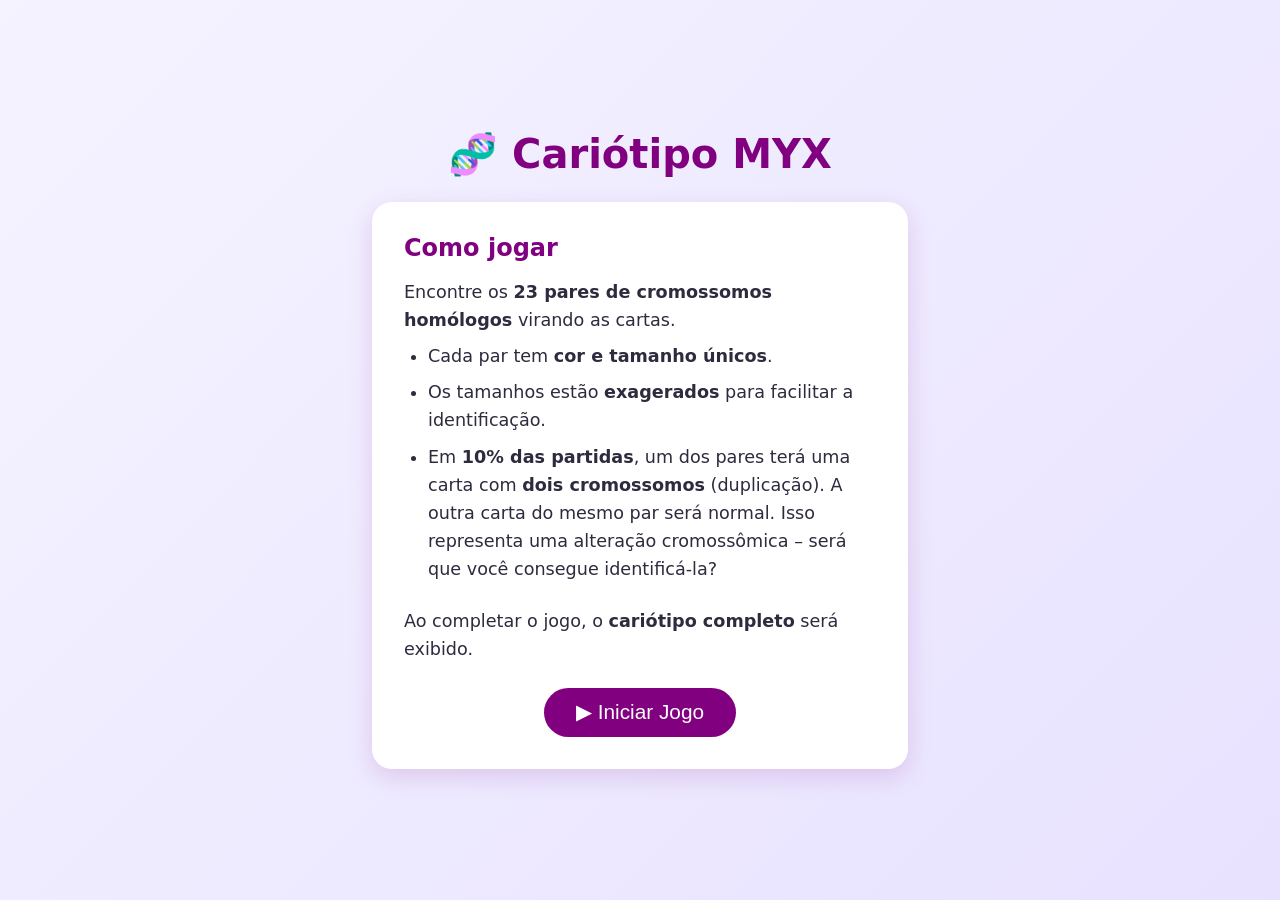
==== index.html @ 905535a9 "Add files via upload" ====
<!DOCTYPE html>
<html lang="pt-BR">
<head>
    <meta charset="UTF-8">
    <meta name="viewport" content="width=device-width, initial-scale=1.0">
    <title>Cariótipo MYX - Jogo da Memória</title>
    <link rel="stylesheet" href="style.css">
</head>
<body class="pagina-inicial">
    <div class="container-instrucoes">
        <h1>🧬 Cariótipo MYX</h1>
        <div class="box-instrucoes">
            <h2>Como jogar</h2>
            <p>Encontre os <strong>23 pares de cromossomos homólogos</strong> virando as cartas.</p>
            <ul>
                <li>Cada par tem <strong>cor e tamanho únicos</strong>.</li>
                <li>Os tamanhos estão <strong>exagerados</strong> para facilitar a identificação.</li>
                <li>Em <strong>10% das partidas</strong>, um dos pares terá uma carta com <strong>dois cromossomos</strong> (duplicação). A outra carta do mesmo par será normal. Isso representa uma alteração cromossômica – será que você consegue identificá‑la?</li>
            </ul>
            <p>Ao completar o jogo, o <strong>cariótipo completo</strong> será exibido.</p>
            <button class="btn-iniciar" onclick="window.location.href='jogo.html'">▶ Iniciar Jogo</button>
        </div>
    </div>
</body>
</html>
---- style.css ----
/* === RESET & BASE === */
* {
    margin: 0;
    padding: 0;
    box-sizing: border-box;
}

body {
    font-family: 'Segoe UI', system-ui, sans-serif;
    background-color: #f5f3ff;      /* tom lavanda suave */
    color: #2d2b3e;
}

/* === PÁGINA INICIAL === */
.pagina-inicial {
    display: flex;
    justify-content: center;
    align-items: center;
    min-height: 100vh;
    background: linear-gradient(135deg, #f5f3ff 0%, #e8e2ff 100%);
}

.container-instrucoes {
    text-align: center;
    max-width: 600px;
    padding: 2rem;
}

.container-instrucoes h1 {
    font-size: 2.5rem;
    color: #800080;    /* púrpura destaque */
    margin-bottom: 1.5rem;
}

.box-instrucoes {
    background: white;
    border-radius: 20px;
    padding: 2rem;
    box-shadow: 0 8px 24px rgba(128, 0, 128, 0.15);
    text-align: left;
}

.box-instrucoes h2 {
    color: #800080;
    margin-bottom: 1rem;
}

.box-instrucoes p,
.box-instrucoes li {
    font-size: 1.1rem;
    line-height: 1.6;
    margin-bottom: 0.5rem;
}

.box-instrucoes ul {
    margin-left: 1.5rem;
    margin-bottom: 1.5rem;
}

.btn-iniciar {
    background: #800080;
    color: white;
    border: none;
    padding: 0.8rem 2rem;
    font-size: 1.3rem;
    border-radius: 50px;
    cursor: pointer;
    transition: background 0.3s, transform 0.1s;
    display: block;
    margin: 1.5rem auto 0;
}

.btn-iniciar:hover {
    background: #5e005e;
    transform: scale(1.05);
}

/* === PÁGINA DO JOGO === */
.pagina-jogo header {
    background: white;
    padding: 0.8rem 2rem;
    display: flex;
    justify-content: space-between;
    align-items: center;
    box-shadow: 0 2px 12px rgba(128, 0, 128, 0.1);
}

.pagina-jogo header h1 {
    color: #800080;
    font-size: 1.8rem;
}

.btn-reiniciar {
    background: #f0e0ff;
    border: 2px solid #800080;
    color: #800080;
    padding: 0.5rem 1.2rem;
    border-radius: 30px;
    font-size: 1rem;
    cursor: pointer;
    transition: background 0.2s;
}

.btn-reiniciar:hover {
    background: #e0ccff;
}

.area-jogo {
    display: flex;
    gap: 1.5rem;
    padding: 1.5rem;
    max-width: 1200px;
    margin: 0 auto;
    min-height: calc(100vh - 70px);
}

/* Grade de cartas */
.grade-cartas {
    flex: 3;
    display: flex;
    flex-wrap: wrap;
    justify-content: center;
    align-content: flex-start;
    gap: 10px;
}

.carta {
    width: 120px;
    height: 160px;
    perspective: 800px;
    cursor: pointer;
    user-select: none;
}

.carta-inner {
    position: relative;
    width: 100%;
    height: 100%;
    transition: transform 0.4s ease;
    transform-style: preserve-3d;
}

.carta.flipped .carta-inner {
    transform: rotateY(180deg);
}

.carta.matched .carta-inner {
    transform: rotateY(180deg);
}

.carta.matched {
    cursor: default;
}

.carta-face {
    position: absolute;
    width: 100%;
    height: 100%;
    backface-visibility: hidden;
    border-radius: 12px;
    box-shadow: 0 4px 10px rgba(0, 0, 0, 0.1);
    display: flex;
    align-items: center;
    justify-content: center;
}

.carta-verso {
    background: linear-gradient(145deg, #800080, #5e005e);
    color: white;
    font-size: 2rem;
    font-weight: bold;
    letter-spacing: 2px;
    border: 2px solid #d4b3ff;
}

.carta-frente {
    background: white;
    border: 2px solid #e0d7f5;
    transform: rotateY(180deg);
    padding: 8px;
}

/* Animação de acerto */
@keyframes acertoPulse {
    0% { box-shadow: 0 0 0 0 rgba(128, 0, 128, 0.5); }
    50% { box-shadow: 0 0 20px 10px rgba(128, 0, 128, 0.3); }
    100% { box-shadow: 0 0 0 0 rgba(128, 0, 128, 0); }
}

.carta.matched .carta-frente {
    animation: acertoPulse 0.6s ease;
    border-color: #800080;
    background: #f9f4ff;
}

/* Painel lateral */
.painel-lateral {
    flex: 1;
    background: white;
    border-radius: 20px;
    padding: 1.5rem;
    box-shadow: 0 4px 16px rgba(128, 0, 128, 0.1);
    display: flex;
    flex-direction: column;
    gap: 1.5rem;
    position: sticky;
    top: 1.5rem;
    height: fit-content;
}

.info-pares {
    display: flex;
    align-items: center;
    gap: 0.5rem;
    font-size: 1.2rem;
    background: #f5f3ff;
    padding: 0.8rem;
    border-radius: 12px;
}

.info-pares .icone {
    font-size: 1.5rem;
}

#contadorPares {
    font-weight: bold;
    color: #800080;
}

.cariotipo-final h2 {
    color: #800080;
    margin-bottom: 1rem;
}

.pares-ordenados {
    display: flex;
    flex-wrap: wrap;
    justify-content: center;
    gap: 10px;
    margin-bottom: 1rem;
}

.par-cariotipo {
    display: flex;
    gap: 4px;
    align-items: center;
}

.mensagem-parabens {
    font-weight: bold;
    color: #2d6a4f;
    font-size: 1.1rem;
}

/* Responsivo */
@media (max-width: 800px) {
    .area-jogo {
        flex-direction: column;
    }
    .carta {
        width: 90px;
        height: 130px;
    }
}
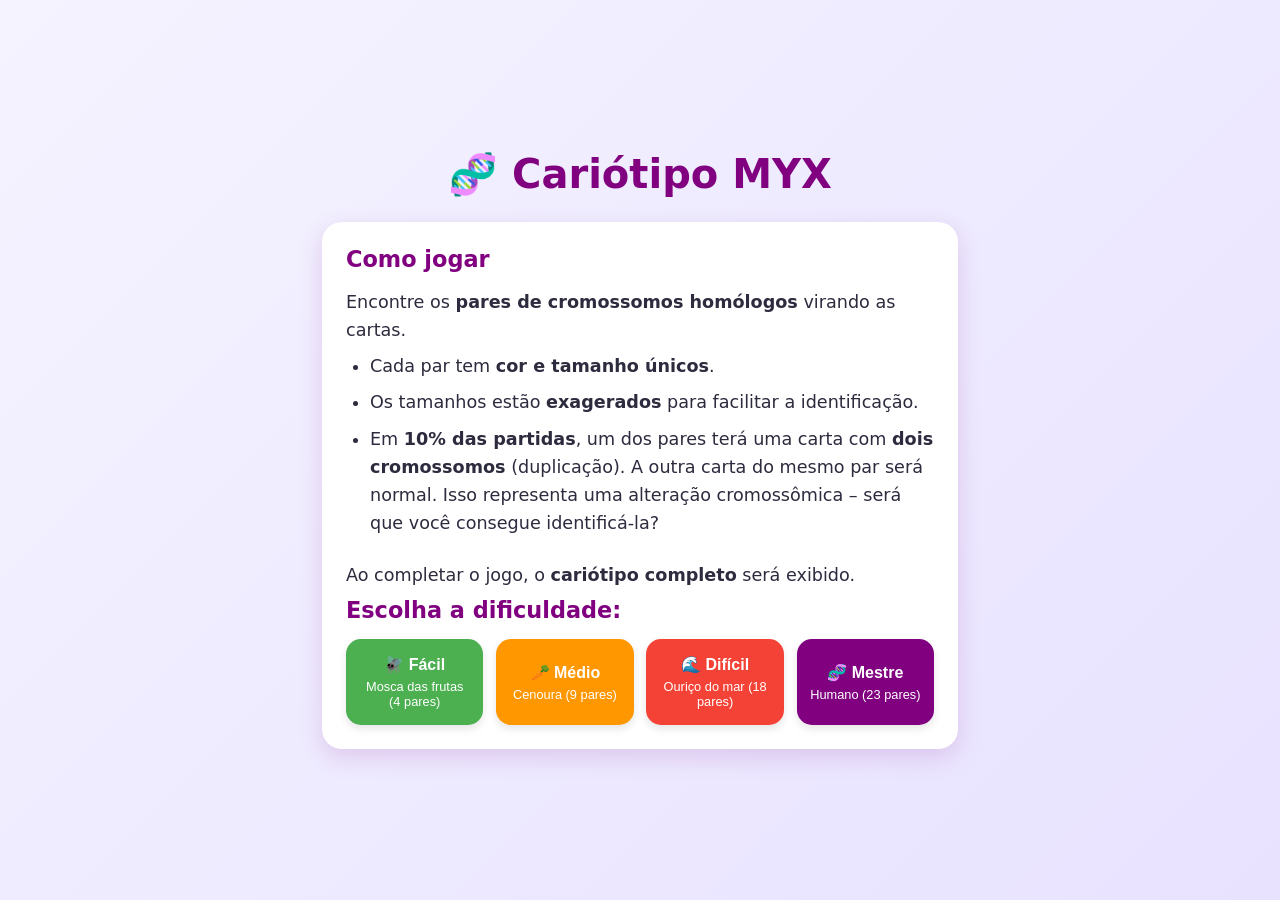
==== commit e7d89064: "Add files via upload" ====
--- a/index.html
+++ b/index.html
@@ -11,15 +11,36 @@
         <h1>🧬 Cariótipo MYX</h1>
         <div class="box-instrucoes">
             <h2>Como jogar</h2>
-            <p>Encontre os <strong>23 pares de cromossomos homólogos</strong> virando as cartas.</p>
+            <p>Encontre os <strong>pares de cromossomos homólogos</strong> virando as cartas.</p>
             <ul>
                 <li>Cada par tem <strong>cor e tamanho únicos</strong>.</li>
                 <li>Os tamanhos estão <strong>exagerados</strong> para facilitar a identificação.</li>
                 <li>Em <strong>10% das partidas</strong>, um dos pares terá uma carta com <strong>dois cromossomos</strong> (duplicação). A outra carta do mesmo par será normal. Isso representa uma alteração cromossômica – será que você consegue identificá‑la?</li>
             </ul>
             <p>Ao completar o jogo, o <strong>cariótipo completo</strong> será exibido.</p>
-            <button class="btn-iniciar" onclick="window.location.href='jogo.html'">▶ Iniciar Jogo</button>
+            
+            <h2>Escolha a dificuldade:</h2>
+            <div class="botoes-dificuldade">
+                <button class="btn-dificuldade facil" onclick="iniciarJogo('facil')">
+                    🪰 Fácil<br><small>Mosca das frutas (4 pares)</small>
+                </button>
+                <button class="btn-dificuldade medio" onclick="iniciarJogo('medio')">
+                    🥕 Médio<br><small>Cenoura (9 pares)</small>
+                </button>
+                <button class="btn-dificuldade dificil" onclick="iniciarJogo('dificil')">
+                    🌊 Difícil<br><small>Ouriço do mar (18 pares)</small>
+                </button>
+                <button class="btn-dificuldade mestre" onclick="iniciarJogo('mestre')">
+                    🧬 Mestre<br><small>Humano (23 pares)</small>
+                </button>
+            </div>
         </div>
     </div>
+
+    <script>
+        function iniciarJogo(modo) {
+            window.location.href = 'jogo.html?modo=' + modo;
+        }
+    </script>
 </body>
 </html>
--- a/style.css
+++ b/style.css
@@ -1,4 +1,3 @@
-/* === RESET & BASE === */
 * {
     margin: 0;
     padding: 0;
@@ -7,35 +6,36 @@
 
 body {
     font-family: 'Segoe UI', system-ui, sans-serif;
-    background-color: #f5f3ff;      /* tom lavanda suave */
+    background-color: #f5f3ff;
     color: #2d2b3e;
 }
 
-/* === PÁGINA INICIAL === */
+/* Página inicial */
 .pagina-inicial {
     display: flex;
     justify-content: center;
     align-items: center;
     min-height: 100vh;
     background: linear-gradient(135deg, #f5f3ff 0%, #e8e2ff 100%);
+    padding: 1rem;
 }
 
 .container-instrucoes {
     text-align: center;
-    max-width: 600px;
+    max-width: 700px;
     padding: 2rem;
 }
 
 .container-instrucoes h1 {
-    font-size: 2.5rem;
-    color: #800080;    /* púrpura destaque */
+    font-size: clamp(1.8rem, 5vw, 2.5rem);
+    color: #800080;
     margin-bottom: 1.5rem;
 }
 
 .box-instrucoes {
     background: white;
     border-radius: 20px;
-    padding: 2rem;
+    padding: 1.5rem;
     box-shadow: 0 8px 24px rgba(128, 0, 128, 0.15);
     text-align: left;
 }
@@ -43,11 +43,12 @@
 .box-instrucoes h2 {
     color: #800080;
     margin-bottom: 1rem;
+    font-size: 1.4rem;
 }
 
 .box-instrucoes p,
 .box-instrucoes li {
-    font-size: 1.1rem;
+    font-size: clamp(0.95rem, 2.5vw, 1.1rem);
     line-height: 1.6;
     margin-bottom: 0.5rem;
 }
@@ -57,37 +58,60 @@
     margin-bottom: 1.5rem;
 }
 
-.btn-iniciar {
-    background: #800080;
+/* Botões de dificuldade */
+.botoes-dificuldade {
+    display: flex;
+    flex-wrap: wrap;
+    gap: 0.8rem;
+    justify-content: center;
+    margin-top: 1rem;
+}
+
+.btn-dificuldade {
+    flex: 1 1 130px;
+    padding: 1rem 0.8rem;
+    border: none;
+    border-radius: 15px;
+    font-size: 1rem;
+    font-weight: bold;
     color: white;
-    border: none;
-    padding: 0.8rem 2rem;
-    font-size: 1.3rem;
-    border-radius: 50px;
     cursor: pointer;
-    transition: background 0.3s, transform 0.1s;
+    transition: transform 0.2s, box-shadow 0.2s;
+    box-shadow: 0 4px 8px rgba(0,0,0,0.1);
+}
+
+.btn-dificuldade:hover {
+    transform: translateY(-2px);
+    box-shadow: 0 6px 14px rgba(0,0,0,0.2);
+}
+
+.btn-dificuldade small {
     display: block;
-    margin: 1.5rem auto 0;
-}
-
-.btn-iniciar:hover {
-    background: #5e005e;
-    transform: scale(1.05);
-}
-
-/* === PÁGINA DO JOGO === */
+    font-weight: normal;
+    font-size: 0.8rem;
+    margin-top: 0.3rem;
+}
+
+.facil { background: #4CAF50; }
+.medio { background: #FF9800; }
+.dificil { background: #f44336; }
+.mestre { background: #800080; }
+
+/* Página do jogo */
 .pagina-jogo header {
     background: white;
-    padding: 0.8rem 2rem;
+    padding: 0.5rem 1.5rem;
     display: flex;
     justify-content: space-between;
     align-items: center;
     box-shadow: 0 2px 12px rgba(128, 0, 128, 0.1);
+    height: 60px;
+    box-sizing: border-box;
 }
 
 .pagina-jogo header h1 {
     color: #800080;
-    font-size: 1.8rem;
+    font-size: clamp(1.2rem, 4vw, 1.8rem);
 }
 
 .btn-reiniciar {
@@ -96,9 +120,10 @@
     color: #800080;
     padding: 0.5rem 1.2rem;
     border-radius: 30px;
-    font-size: 1rem;
+    font-size: 0.9rem;
     cursor: pointer;
     transition: background 0.2s;
+    white-space: nowrap;
 }
 
 .btn-reiniciar:hover {
@@ -108,27 +133,27 @@
 .area-jogo {
     display: flex;
     gap: 1.5rem;
-    padding: 1.5rem;
-    max-width: 1200px;
+    padding: 1rem;
+    max-width: 1400px;
     margin: 0 auto;
-    min-height: calc(100vh - 70px);
-}
-
-/* Grade de cartas */
+    box-sizing: border-box;
+}
+
+/* Grade de cartas – sem grid-template-rows fixo (definido via JS) */
 .grade-cartas {
     flex: 3;
-    display: flex;
-    flex-wrap: wrap;
-    justify-content: center;
-    align-content: flex-start;
-    gap: 10px;
+    display: grid;
+    gap: 8px;
+    grid-template-columns: repeat(4, 1fr);
+    height: calc(100vh - 60px - 2rem);
+    overflow: hidden;
 }
 
 .carta {
-    width: 120px;
-    height: 160px;
     perspective: 800px;
     cursor: pointer;
+    width: 100%;
+    height: 100%;
     user-select: none;
 }
 
@@ -140,10 +165,7 @@
     transform-style: preserve-3d;
 }
 
-.carta.flipped .carta-inner {
-    transform: rotateY(180deg);
-}
-
+.carta.flipped .carta-inner,
 .carta.matched .carta-inner {
     transform: rotateY(180deg);
 }
@@ -158,7 +180,7 @@
     height: 100%;
     backface-visibility: hidden;
     border-radius: 12px;
-    box-shadow: 0 4px 10px rgba(0, 0, 0, 0.1);
+    box-shadow: 0 4px 10px rgba(0,0,0,0.1);
     display: flex;
     align-items: center;
     justify-content: center;
@@ -167,7 +189,7 @@
 .carta-verso {
     background: linear-gradient(145deg, #800080, #5e005e);
     color: white;
-    font-size: 2rem;
+    font-size: clamp(1.2rem, 3vw, 2rem);
     font-weight: bold;
     letter-spacing: 2px;
     border: 2px solid #d4b3ff;
@@ -180,11 +202,10 @@
     padding: 8px;
 }
 
-/* Animação de acerto */
 @keyframes acertoPulse {
-    0% { box-shadow: 0 0 0 0 rgba(128, 0, 128, 0.5); }
-    50% { box-shadow: 0 0 20px 10px rgba(128, 0, 128, 0.3); }
-    100% { box-shadow: 0 0 0 0 rgba(128, 0, 128, 0); }
+    0% { box-shadow: 0 0 0 0 rgba(128,0,128,0.5); }
+    50% { box-shadow: 0 0 20px 10px rgba(128,0,128,0.3); }
+    100% { box-shadow: 0 0 0 0 rgba(128,0,128,0); }
 }
 
 .carta.matched .carta-frente {
@@ -199,23 +220,23 @@
     background: white;
     border-radius: 20px;
     padding: 1.5rem;
-    box-shadow: 0 4px 16px rgba(128, 0, 128, 0.1);
+    box-shadow: 0 4px 16px rgba(128,0,128,0.1);
     display: flex;
     flex-direction: column;
     gap: 1.5rem;
-    position: sticky;
-    top: 1.5rem;
-    height: fit-content;
+    overflow-y: auto;
+    max-height: calc(100vh - 60px - 2rem);
 }
 
 .info-pares {
     display: flex;
     align-items: center;
     gap: 0.5rem;
-    font-size: 1.2rem;
+    font-size: 1.1rem;
     background: #f5f3ff;
     padding: 0.8rem;
     border-radius: 12px;
+    flex-wrap: wrap;
 }
 
 .info-pares .icone {
@@ -230,6 +251,7 @@
 .cariotipo-final h2 {
     color: #800080;
     margin-bottom: 1rem;
+    font-size: 1.2rem;
 }
 
 .pares-ordenados {
@@ -249,16 +271,40 @@
 .mensagem-parabens {
     font-weight: bold;
     color: #2d6a4f;
-    font-size: 1.1rem;
-}
-
-/* Responsivo */
-@media (max-width: 800px) {
+    font-size: 1rem;
+}
+
+/* Responsividade */
+@media (max-width: 1000px) {
+    .grade-cartas {
+        gap: 5px;
+    }
+}
+
+@media (max-width: 750px) {
     .area-jogo {
         flex-direction: column;
-    }
-    .carta {
-        width: 90px;
-        height: 130px;
+        height: auto;
+        min-height: 100vh;
+    }
+    .grade-cartas {
+        height: auto;
+        overflow: visible;
+        gap: 8px;
+    }
+    .painel-lateral {
+        max-height: none;
+    }
+}
+
+@media (max-width: 450px) {
+    .grade-cartas {
+        grid-template-columns: repeat(2, 1fr);
+    }
+    .carta-verso {
+        font-size: 1rem;
+    }
+    header {
+        padding: 0.5rem 1rem;
     }
 }
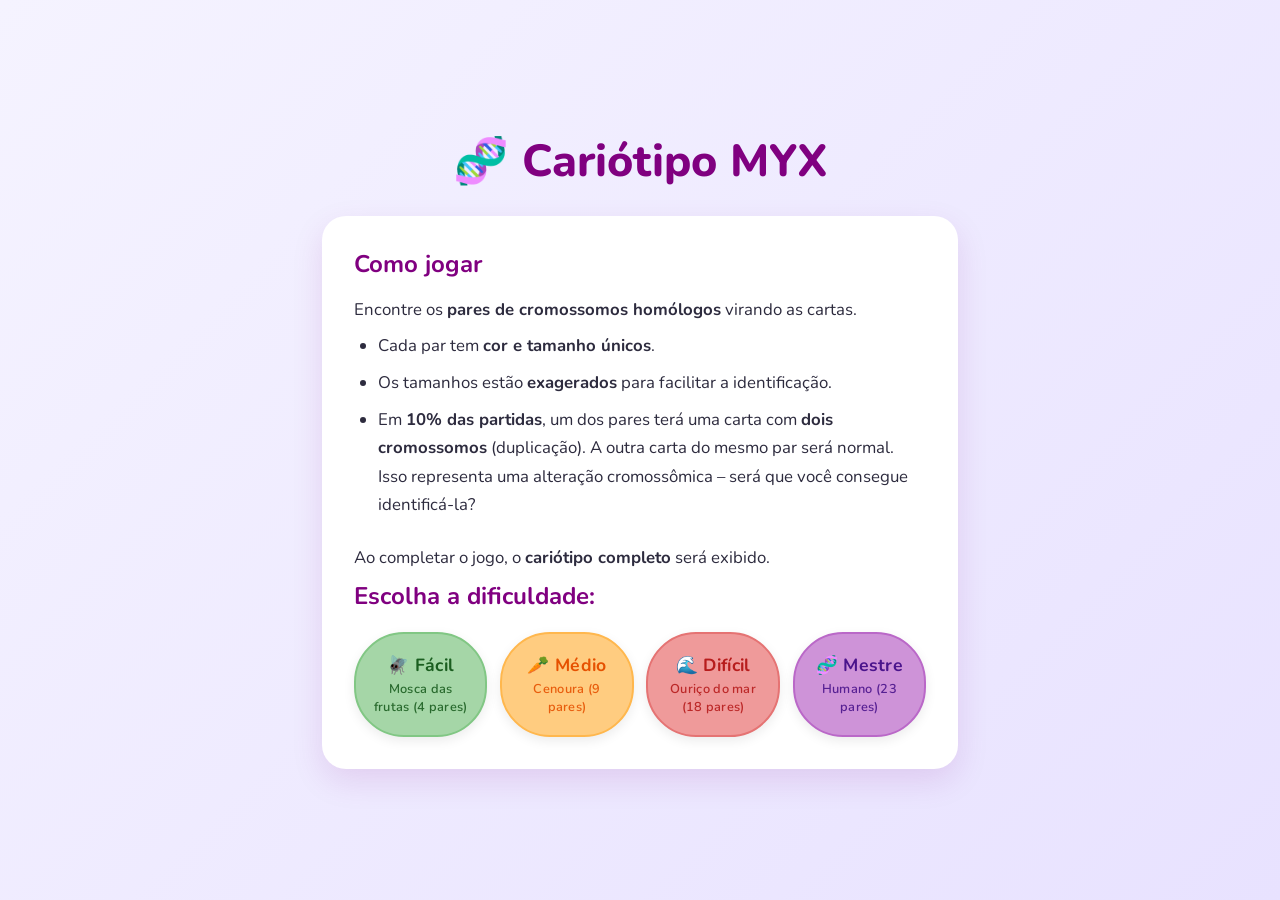
==== commit 18082252: "Update index.html" ====
--- a/index.html
+++ b/index.html
@@ -4,6 +4,7 @@
     <meta charset="UTF-8">
     <meta name="viewport" content="width=device-width, initial-scale=1.0">
     <title>Cariótipo MYX - Jogo da Memória</title>
+    <link rel="icon" type="image/svg+xml" href="data:image/svg+xml,...">
     <link rel="stylesheet" href="style.css">
 </head>
 <body class="pagina-inicial">
@@ -43,4 +44,4 @@
         }
     </script>
 </body>
-</html>+</html>
--- a/style.css
+++ b/style.css
@@ -1,3 +1,5 @@
+@import url('https://fonts.googleapis.com/css2?family=Nunito:wght@400;600;700;800&display=swap');
+
 * {
     margin: 0;
     padding: 0;
@@ -5,7 +7,7 @@
 }
 
 body {
-    font-family: 'Segoe UI', system-ui, sans-serif;
+    font-family: 'Nunito', 'Segoe UI', system-ui, sans-serif;
     background-color: #f5f3ff;
     color: #2d2b3e;
 }
@@ -27,29 +29,31 @@
 }
 
 .container-instrucoes h1 {
-    font-size: clamp(1.8rem, 5vw, 2.5rem);
+    font-size: clamp(1.8rem, 5vw, 2.8rem);
+    font-weight: 800;
     color: #800080;
     margin-bottom: 1.5rem;
 }
 
 .box-instrucoes {
     background: white;
-    border-radius: 20px;
-    padding: 1.5rem;
-    box-shadow: 0 8px 24px rgba(128, 0, 128, 0.15);
+    border-radius: 24px;
+    padding: 2rem;
+    box-shadow: 0 12px 32px rgba(128, 0, 128, 0.12);
     text-align: left;
 }
 
 .box-instrucoes h2 {
     color: #800080;
     margin-bottom: 1rem;
-    font-size: 1.4rem;
+    font-size: 1.5rem;
+    font-weight: 700;
 }
 
 .box-instrucoes p,
 .box-instrucoes li {
-    font-size: clamp(0.95rem, 2.5vw, 1.1rem);
-    line-height: 1.6;
+    font-size: 1.05rem;
+    line-height: 1.7;
     margin-bottom: 0.5rem;
 }
 
@@ -64,38 +68,68 @@
     flex-wrap: wrap;
     gap: 0.8rem;
     justify-content: center;
-    margin-top: 1rem;
+    margin-top: 1.2rem;
 }
 
 .btn-dificuldade {
     flex: 1 1 130px;
-    padding: 1rem 0.8rem;
-    border: none;
-    border-radius: 15px;
-    font-size: 1rem;
-    font-weight: bold;
-    color: white;
+    padding: 1.2rem 1rem;
+    border: 2px solid transparent;
+    border-radius: 50px;
+    font-family: 'Nunito', sans-serif;
+    font-size: 1.1rem;
+    font-weight: 700;
+    color: #fff;
     cursor: pointer;
-    transition: transform 0.2s, box-shadow 0.2s;
-    box-shadow: 0 4px 8px rgba(0,0,0,0.1);
+    transition: all 0.3s ease;
+    box-shadow: 0 4px 12px rgba(0,0,0,0.08);
+    letter-spacing: 0.3px;
+    display: flex;
+    flex-direction: column;
+    align-items: center;
+    justify-content: center;
+}
+
+.btn-dificuldade small {
+    font-weight: 600;
+    font-size: 0.8rem;
+    opacity: 0.9;
+    margin-top: 0.2rem;
 }
 
 .btn-dificuldade:hover {
-    transform: translateY(-2px);
-    box-shadow: 0 6px 14px rgba(0,0,0,0.2);
-}
-
-.btn-dificuldade small {
-    display: block;
-    font-weight: normal;
-    font-size: 0.8rem;
-    margin-top: 0.3rem;
-}
-
-.facil { background: #4CAF50; }
-.medio { background: #FF9800; }
-.dificil { background: #f44336; }
-.mestre { background: #800080; }
+    transform: translateY(-3px);
+    box-shadow: 0 8px 20px rgba(0,0,0,0.15);
+}
+
+/* Cores individuais */
+.facil { 
+    background: #a5d6a7; 
+    color: #1b5e20; 
+    border-color: #81c784;
+}
+.facil:hover { background: #81c784; }
+
+.medio { 
+    background: #ffcc80; 
+    color: #e65100; 
+    border-color: #ffb74d;
+}
+.medio:hover { background: #ffb74d; }
+
+.dificil { 
+    background: #ef9a9a; 
+    color: #b71c1c; 
+    border-color: #e57373;
+}
+.dificil:hover { background: #e57373; }
+
+.mestre { 
+    background: #ce93d8; 
+    color: #4a148c; 
+    border-color: #ba68c8;
+}
+.mestre:hover { background: #ba68c8; }
 
 /* Página do jogo */
 .pagina-jogo header {
@@ -104,7 +138,7 @@
     display: flex;
     justify-content: space-between;
     align-items: center;
-    box-shadow: 0 2px 12px rgba(128, 0, 128, 0.1);
+    box-shadow: 0 2px 12px rgba(128, 0, 128, 0.08);
     height: 60px;
     box-sizing: border-box;
 }
@@ -112,22 +146,65 @@
 .pagina-jogo header h1 {
     color: #800080;
     font-size: clamp(1.2rem, 4vw, 1.8rem);
-}
-
-.btn-reiniciar {
-    background: #f0e0ff;
+    font-weight: 800;
+}
+.pagina-jogo header {
+    background: white;
+    padding: 0.5rem 1.5rem;
+    display: flex;
+    justify-content: space-between;
+    align-items: center;
+    box-shadow: 0 2px 12px rgba(128, 0, 128, 0.08);
+    height: 60px;
+    box-sizing: border-box;
+}
+
+.pagina-jogo header h1 {
+    color: #800080;
+    font-size: clamp(1.2rem, 4vw, 1.8rem);
+    font-weight: 800;
+}
+
+.btn-inicio {
+    background: #f3e5f5;
     border: 2px solid #800080;
     color: #800080;
     padding: 0.5rem 1.2rem;
     border-radius: 30px;
     font-size: 0.9rem;
+    font-weight: 700;
+    text-decoration: none;
     cursor: pointer;
-    transition: background 0.2s;
+    transition: all 0.2s;
     white-space: nowrap;
+    font-family: 'Nunito', sans-serif;
+    display: inline-flex;
+    align-items: center;
+    gap: 0.3rem;
+}
+
+.btn-inicio:hover {
+    background: #e1bee7;
+    box-shadow: 0 2px 8px rgba(128,0,128,0.2);
+}
+
+.btn-reiniciar {
+    background: #f3e5f5;
+    border: 2px solid #800080;
+    color: #800080;
+    padding: 0.5rem 1.4rem;
+    border-radius: 30px;
+    font-size: 0.95rem;
+    font-weight: 700;
+    cursor: pointer;
+    transition: all 0.2s;
+    white-space: nowrap;
+    font-family: 'Nunito', sans-serif;
 }
 
 .btn-reiniciar:hover {
-    background: #e0ccff;
+    background: #e1bee7;
+    box-shadow: 0 2px 8px rgba(128,0,128,0.2);
 }
 
 .area-jogo {
@@ -139,7 +216,7 @@
     box-sizing: border-box;
 }
 
-/* Grade de cartas – sem grid-template-rows fixo (definido via JS) */
+/* Grade de cartas */
 .grade-cartas {
     flex: 3;
     display: grid;
@@ -179,8 +256,8 @@
     width: 100%;
     height: 100%;
     backface-visibility: hidden;
-    border-radius: 12px;
-    box-shadow: 0 4px 10px rgba(0,0,0,0.1);
+    border-radius: 14px;
+    box-shadow: 0 4px 10px rgba(0,0,0,0.08);
     display: flex;
     align-items: center;
     justify-content: center;
@@ -190,7 +267,7 @@
     background: linear-gradient(145deg, #800080, #5e005e);
     color: white;
     font-size: clamp(1.2rem, 3vw, 2rem);
-    font-weight: bold;
+    font-weight: 800;
     letter-spacing: 2px;
     border: 2px solid #d4b3ff;
 }
@@ -204,7 +281,7 @@
 
 @keyframes acertoPulse {
     0% { box-shadow: 0 0 0 0 rgba(128,0,128,0.5); }
-    50% { box-shadow: 0 0 20px 10px rgba(128,0,128,0.3); }
+    50% { box-shadow: 0 0 20px 10px rgba(128,0,128,0.25); }
     100% { box-shadow: 0 0 0 0 rgba(128,0,128,0); }
 }
 
@@ -220,7 +297,7 @@
     background: white;
     border-radius: 20px;
     padding: 1.5rem;
-    box-shadow: 0 4px 16px rgba(128,0,128,0.1);
+    box-shadow: 0 4px 16px rgba(128,0,128,0.08);
     display: flex;
     flex-direction: column;
     gap: 1.5rem;
@@ -233,9 +310,10 @@
     align-items: center;
     gap: 0.5rem;
     font-size: 1.1rem;
+    font-weight: 600;
     background: #f5f3ff;
-    padding: 0.8rem;
-    border-radius: 12px;
+    padding: 0.9rem;
+    border-radius: 16px;
     flex-wrap: wrap;
 }
 
@@ -244,14 +322,15 @@
 }
 
 #contadorPares {
-    font-weight: bold;
+    font-weight: 800;
     color: #800080;
 }
 
 .cariotipo-final h2 {
     color: #800080;
     margin-bottom: 1rem;
-    font-size: 1.2rem;
+    font-size: 1.3rem;
+    font-weight: 700;
 }
 
 .pares-ordenados {
@@ -269,9 +348,10 @@
 }
 
 .mensagem-parabens {
-    font-weight: bold;
+    font-weight: 800;
     color: #2d6a4f;
-    font-size: 1rem;
+    font-size: 1.1rem;
+    text-align: center;
 }
 
 /* Responsividade */
@@ -307,4 +387,4 @@
     header {
         padding: 0.5rem 1rem;
     }
-}+}
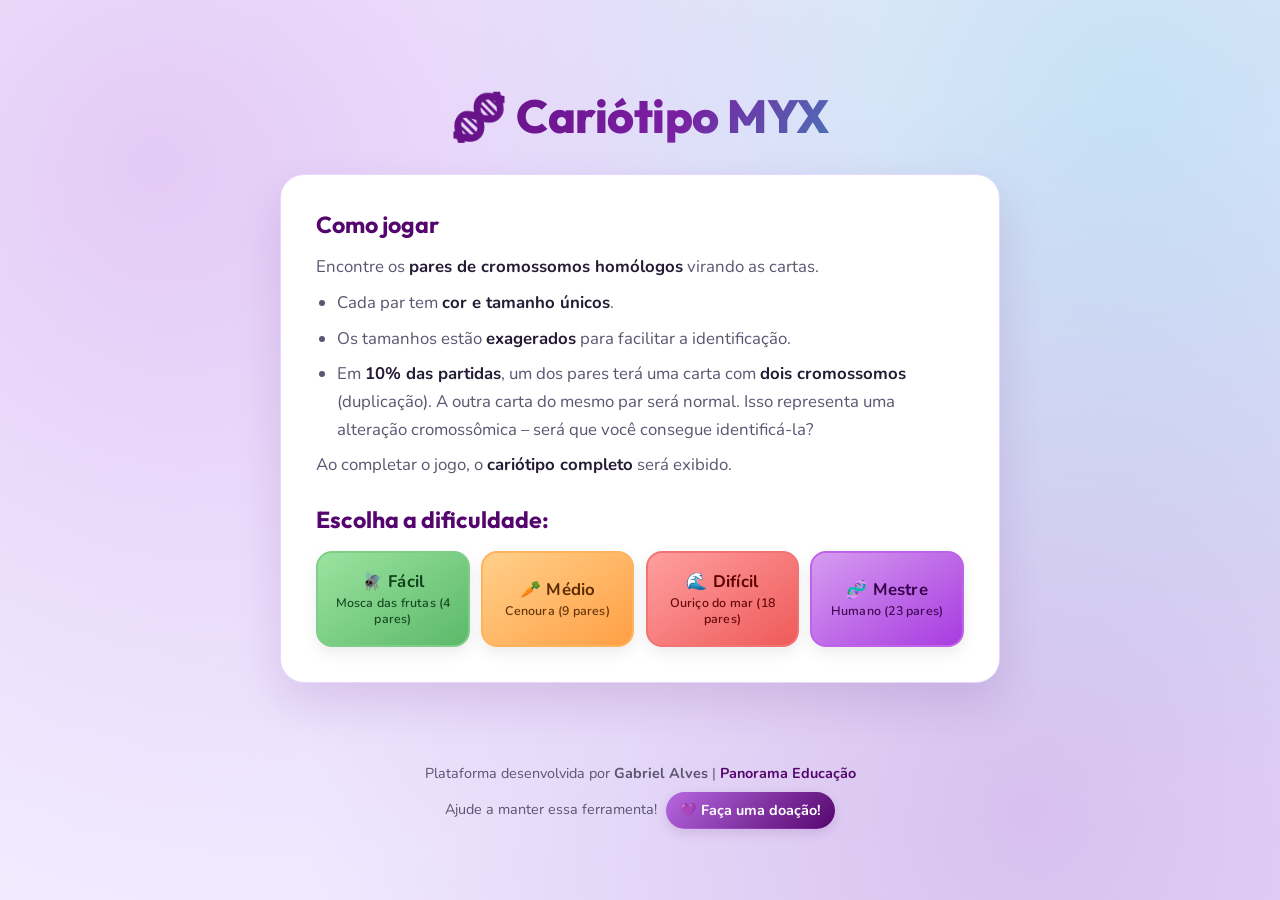
==== commit f1ccb3b3: "renovação" ====
--- a/index.html
+++ b/index.html
@@ -4,7 +4,7 @@
     <meta charset="UTF-8">
     <meta name="viewport" content="width=device-width, initial-scale=1.0">
     <title>Cariótipo MYX - Jogo da Memória</title>
-    <link rel="icon" type="image/svg+xml" href="data:image/svg+xml,...">
+   <link rel="icon" href="data:image/svg+xml,<svg xmlns='http://www.w3.org/2000/svg' viewBox='0 0 100 100'><text y='.9em' font-size='90'>🧬</text></svg>">
     <link rel="stylesheet" href="style.css">
 </head>
 <body class="pagina-inicial">
@@ -38,6 +38,11 @@
         </div>
     </div>
 
+    <footer class="rodape">
+        <p>Plataforma desenvolvida por <strong>Gabriel Alves</strong> | <a href="https://panoramaedu.onrender.com/" target="_blank" rel="noopener noreferrer">Panorama Educação</a></p>
+        <p class="rodape-doacao">Ajude a manter essa ferramenta! <a href="https://exemplo.com/doar" target="_blank" rel="noopener noreferrer" class="link-doacao">Faça uma doação!</a></p>
+    </footer>
+
     <script>
         function iniciarJogo(modo) {
             window.location.href = 'jogo.html?modo=' + modo;
--- a/style.css
+++ b/style.css
@@ -1,4 +1,23 @@
-@import url('https://fonts.googleapis.com/css2?family=Nunito:wght@400;600;700;800&display=swap');
+@import url('https://fonts.googleapis.com/css2?family=Outfit:wght@600;700;800&family=Nunito:wght@400;600;700;800&display=swap');
+
+:root {
+    --bg-start: #f6f3ff;
+    --bg-end: #eae1ff;
+    --primary: #7a1fa2;
+    --primary-dark: #55066e;
+    --primary-light: #b768e0;
+    --accent: #21c1c9;
+    --ink: #241b35;
+    --ink-soft: #5c5470;
+    --surface: #ffffff;
+    --surface-soft: #f6f1ff;
+    --border-soft: #e4d9fb;
+    --success: #1f8a56;
+    --shadow-color: rgba(90, 20, 120, 0.14);
+    --radius-lg: 24px;
+    --radius-md: 16px;
+    --radius-sm: 10px;
+}
 
 * {
     margin: 0;
@@ -6,231 +25,269 @@
     box-sizing: border-box;
 }
 
+html {
+    -webkit-text-size-adjust: 100%;
+}
+
 body {
     font-family: 'Nunito', 'Segoe UI', system-ui, sans-serif;
-    background-color: #f5f3ff;
-    color: #2d2b3e;
-}
-
-/* Página inicial */
+    background-color: var(--bg-start);
+    color: var(--ink);
+    min-height: 100vh;
+}
+
+h1, h2, h3 {
+    font-family: 'Outfit', 'Nunito', sans-serif;
+}
+
+button, a {
+    font-family: inherit;
+}
+
+:focus-visible {
+    outline: 3px solid var(--accent);
+    outline-offset: 2px;
+    border-radius: 8px;
+}
+
+@media (prefers-reduced-motion: reduce) {
+    *, *::before, *::after {
+        animation-duration: 0.001ms !important;
+        transition-duration: 0.001ms !important;
+    }
+}
+
+/* ============================================= */
+/* PAGINA INICIAL                                  */
+/* ============================================= */
+
 .pagina-inicial {
     display: flex;
-    justify-content: center;
+    flex-direction: column;
     align-items: center;
     min-height: 100vh;
-    background: linear-gradient(135deg, #f5f3ff 0%, #e8e2ff 100%);
-    padding: 1rem;
+    background:
+        radial-gradient(circle at 12% 18%, rgba(183, 104, 224, 0.28), transparent 55%),
+        radial-gradient(circle at 88% 12%, rgba(33, 193, 201, 0.20), transparent 50%),
+        radial-gradient(circle at 80% 90%, rgba(122, 31, 162, 0.18), transparent 55%),
+        linear-gradient(135deg, var(--bg-start) 0%, var(--bg-end) 100%);
+    padding: clamp(1rem, 4vw, 2.5rem);
 }
 
 .container-instrucoes {
     text-align: center;
-    max-width: 700px;
-    padding: 2rem;
+    max-width: 720px;
+    width: 100%;
+    margin: auto 0;
 }
 
 .container-instrucoes h1 {
-    font-size: clamp(1.8rem, 5vw, 2.8rem);
+    font-size: clamp(1.9rem, 6vw, 2.9rem);
     font-weight: 800;
-    color: #800080;
-    margin-bottom: 1.5rem;
+    letter-spacing: -0.01em;
+    background: linear-gradient(120deg, var(--primary-dark), var(--primary) 55%, var(--accent));
+    -webkit-background-clip: text;
+    background-clip: text;
+    color: transparent;
+    margin-bottom: clamp(1.2rem, 3vw, 1.8rem);
 }
 
 .box-instrucoes {
-    background: white;
-    border-radius: 24px;
-    padding: 2rem;
-    box-shadow: 0 12px 32px rgba(128, 0, 128, 0.12);
+    background: var(--surface);
+    border-radius: var(--radius-lg);
+    padding: clamp(1.4rem, 4vw, 2.2rem);
+    box-shadow: 0 20px 45px var(--shadow-color);
     text-align: left;
+    border: 1px solid var(--border-soft);
 }
 
 .box-instrucoes h2 {
-    color: #800080;
-    margin-bottom: 1rem;
-    font-size: 1.5rem;
+    color: var(--primary-dark);
+    margin-bottom: 0.9rem;
+    font-size: clamp(1.15rem, 3.4vw, 1.45rem);
     font-weight: 700;
+}
+
+.box-instrucoes h2:not(:first-child) {
+    margin-top: 1.6rem;
 }
 
 .box-instrucoes p,
 .box-instrucoes li {
-    font-size: 1.05rem;
-    line-height: 1.7;
+    font-size: clamp(0.95rem, 2.6vw, 1.05rem);
+    line-height: 1.65;
+    color: var(--ink-soft);
     margin-bottom: 0.5rem;
 }
 
+.box-instrucoes strong {
+    color: var(--ink);
+}
+
 .box-instrucoes ul {
-    margin-left: 1.5rem;
-    margin-bottom: 1.5rem;
-}
-
-/* Botões de dificuldade */
+    margin-left: 1.3rem;
+    margin-bottom: 0.5rem;
+}
+
+/* Botoes de dificuldade */
 .botoes-dificuldade {
-    display: flex;
-    flex-wrap: wrap;
-    gap: 0.8rem;
-    justify-content: center;
-    margin-top: 1.2rem;
+    display: grid;
+    grid-template-columns: repeat(2, 1fr);
+    gap: 0.7rem;
+    margin-top: 1.1rem;
+}
+
+@media (min-width: 560px) {
+    .botoes-dificuldade {
+        grid-template-columns: repeat(4, 1fr);
+    }
 }
 
 .btn-dificuldade {
-    flex: 1 1 130px;
-    padding: 1.2rem 1rem;
+    padding: 1.1rem 0.7rem;
     border: 2px solid transparent;
-    border-radius: 50px;
+    border-radius: var(--radius-md);
     font-family: 'Nunito', sans-serif;
-    font-size: 1.1rem;
+    font-size: clamp(0.95rem, 2.4vw, 1.05rem);
     font-weight: 700;
     color: #fff;
     cursor: pointer;
-    transition: all 0.3s ease;
-    box-shadow: 0 4px 12px rgba(0,0,0,0.08);
-    letter-spacing: 0.3px;
+    transition: transform 0.2s ease, box-shadow 0.2s ease, filter 0.2s ease;
+    box-shadow: 0 6px 16px rgba(0,0,0,0.08);
+    letter-spacing: 0.2px;
     display: flex;
     flex-direction: column;
     align-items: center;
     justify-content: center;
+    gap: 0.15rem;
+    line-height: 1.3;
 }
 
 .btn-dificuldade small {
     font-weight: 600;
-    font-size: 0.8rem;
-    opacity: 0.9;
-    margin-top: 0.2rem;
-}
-
-.btn-dificuldade:hover {
+    font-size: 0.78rem;
+    opacity: 0.92;
+}
+
+.btn-dificuldade:hover,
+.btn-dificuldade:focus-visible {
     transform: translateY(-3px);
-    box-shadow: 0 8px 20px rgba(0,0,0,0.15);
-}
-
-/* Cores individuais */
-.facil { 
-    background: #a5d6a7; 
-    color: #1b5e20; 
-    border-color: #81c784;
-}
-.facil:hover { background: #81c784; }
-
-.medio { 
-    background: #ffcc80; 
-    color: #e65100; 
-    border-color: #ffb74d;
-}
-.medio:hover { background: #ffb74d; }
-
-.dificil { 
-    background: #ef9a9a; 
-    color: #b71c1c; 
-    border-color: #e57373;
-}
-.dificil:hover { background: #e57373; }
-
-.mestre { 
-    background: #ce93d8; 
-    color: #4a148c; 
-    border-color: #ba68c8;
-}
-.mestre:hover { background: #ba68c8; }
-
-/* Página do jogo */
+    box-shadow: 0 10px 22px rgba(0,0,0,0.16);
+    filter: brightness(1.03);
+}
+
+.btn-dificuldade:active {
+    transform: translateY(-1px);
+}
+
+.facil {
+    background: linear-gradient(145deg, #9be3a0, #5cb96a);
+    color: #10401a;
+    border-color: #7fce87;
+}
+
+.medio {
+    background: linear-gradient(145deg, #ffd08a, #ff9f45);
+    color: #5c2b00;
+    border-color: #ffb35c;
+}
+
+.dificil {
+    background: linear-gradient(145deg, #ff9f9f, #ef5a5a);
+    color: #5c0000;
+    border-color: #f27373;
+}
+
+.mestre {
+    background: linear-gradient(145deg, #d69cf0, #a83be0);
+    color: #35004a;
+    border-color: #bf62e8;
+}
+
+/* ============================================= */
+/* PAGINA DO JOGO                                  */
+/* ============================================= */
+
+.pagina-jogo {
+    min-height: 100vh;
+    background: linear-gradient(160deg, var(--bg-start) 0%, var(--bg-end) 100%);
+}
+
 .pagina-jogo header {
-    background: white;
-    padding: 0.5rem 1.5rem;
+    position: sticky;
+    top: 0;
+    z-index: 20;
+    background: rgba(255, 255, 255, 0.9);
+    backdrop-filter: blur(8px);
+    padding: 0.7rem clamp(0.8rem, 3vw, 1.5rem);
     display: flex;
     justify-content: space-between;
     align-items: center;
-    box-shadow: 0 2px 12px rgba(128, 0, 128, 0.08);
-    height: 60px;
-    box-sizing: border-box;
+    box-shadow: 0 2px 16px var(--shadow-color);
+    gap: 0.6rem;
 }
 
 .pagina-jogo header h1 {
-    color: #800080;
-    font-size: clamp(1.2rem, 4vw, 1.8rem);
+    color: var(--primary-dark);
+    font-size: clamp(1rem, 3.6vw, 1.6rem);
     font-weight: 800;
-}
-.pagina-jogo header {
-    background: white;
-    padding: 0.5rem 1.5rem;
-    display: flex;
-    justify-content: space-between;
-    align-items: center;
-    box-shadow: 0 2px 12px rgba(128, 0, 128, 0.08);
-    height: 60px;
-    box-sizing: border-box;
-}
-
-.pagina-jogo header h1 {
-    color: #800080;
-    font-size: clamp(1.2rem, 4vw, 1.8rem);
-    font-weight: 800;
-}
-
-.btn-inicio {
-    background: #f3e5f5;
-    border: 2px solid #800080;
-    color: #800080;
-    padding: 0.5rem 1.2rem;
+    text-align: center;
+    flex: 1;
+}
+
+.btn-inicio,
+.btn-reiniciar {
+    background: var(--surface-soft);
+    border: 2px solid var(--primary);
+    color: var(--primary-dark);
+    padding: 0.5rem clamp(0.7rem, 2.4vw, 1.2rem);
     border-radius: 30px;
-    font-size: 0.9rem;
+    font-size: clamp(0.78rem, 2.2vw, 0.92rem);
     font-weight: 700;
     text-decoration: none;
     cursor: pointer;
-    transition: all 0.2s;
+    transition: background 0.2s, box-shadow 0.2s, transform 0.15s;
     white-space: nowrap;
-    font-family: 'Nunito', sans-serif;
     display: inline-flex;
     align-items: center;
     gap: 0.3rem;
-}
-
-.btn-inicio:hover {
-    background: #e1bee7;
-    box-shadow: 0 2px 8px rgba(128,0,128,0.2);
-}
-
-.btn-reiniciar {
-    background: #f3e5f5;
-    border: 2px solid #800080;
-    color: #800080;
-    padding: 0.5rem 1.4rem;
-    border-radius: 30px;
-    font-size: 0.95rem;
-    font-weight: 700;
-    cursor: pointer;
-    transition: all 0.2s;
-    white-space: nowrap;
-    font-family: 'Nunito', sans-serif;
-}
-
-.btn-reiniciar:hover {
-    background: #e1bee7;
-    box-shadow: 0 2px 8px rgba(128,0,128,0.2);
+    flex-shrink: 0;
+}
+
+.btn-inicio:hover,
+.btn-reiniciar:hover,
+.btn-inicio:focus-visible,
+.btn-reiniciar:focus-visible {
+    background: #ecd7fa;
+    box-shadow: 0 4px 12px var(--shadow-color);
+    transform: translateY(-1px);
 }
 
 .area-jogo {
     display: flex;
-    gap: 1.5rem;
-    padding: 1rem;
+    align-items: flex-start;
+    gap: clamp(0.8rem, 2.5vw, 1.5rem);
+    padding: clamp(0.8rem, 2.5vw, 1.5rem);
     max-width: 1400px;
     margin: 0 auto;
     box-sizing: border-box;
 }
 
-/* Grade de cartas */
+/* Grade de cartas — fluida, cresce com o conteudo, nunca corta as cartas */
 .grade-cartas {
-    flex: 3;
+    flex: 3 1 0%;
+    min-width: 0;
     display: grid;
-    gap: 8px;
-    grid-template-columns: repeat(4, 1fr);
-    height: calc(100vh - 60px - 2rem);
-    overflow: hidden;
+    grid-template-columns: repeat(auto-fill, minmax(var(--card-min, 80px), 1fr));
+    gap: clamp(6px, 1.4vw, 14px);
+    align-content: start;
 }
 
 .carta {
-    perspective: 800px;
+    perspective: 900px;
     cursor: pointer;
     width: 100%;
-    height: 100%;
+    aspect-ratio: 3 / 4;
     user-select: none;
 }
 
@@ -238,7 +295,7 @@
     position: relative;
     width: 100%;
     height: 100%;
-    transition: transform 0.4s ease;
+    transition: transform 0.45s cubic-bezier(0.4, 0.2, 0.2, 1);
     transform-style: preserve-3d;
 }
 
@@ -256,7 +313,7 @@
     width: 100%;
     height: 100%;
     backface-visibility: hidden;
-    border-radius: 14px;
+    border-radius: var(--radius-sm);
     box-shadow: 0 4px 10px rgba(0,0,0,0.08);
     display: flex;
     align-items: center;
@@ -264,72 +321,84 @@
 }
 
 .carta-verso {
-    background: linear-gradient(145deg, #800080, #5e005e);
-    color: white;
-    font-size: clamp(1.2rem, 3vw, 2rem);
+    background:
+        repeating-linear-gradient(135deg, rgba(255,255,255,0.06) 0 6px, transparent 6px 14px),
+        linear-gradient(150deg, var(--primary-light), var(--primary-dark));
+    color: #fff;
+    font-size: clamp(0.85rem, 2.6vw, 1.4rem);
     font-weight: 800;
-    letter-spacing: 2px;
-    border: 2px solid #d4b3ff;
+    letter-spacing: 1.5px;
+    border: 2px solid rgba(255,255,255,0.45);
+    transition: box-shadow 0.2s ease;
+}
+
+.carta:hover:not(.flipped):not(.matched) .carta-verso {
+    box-shadow: 0 0 0 3px rgba(183, 104, 224, 0.4), 0 6px 14px rgba(0,0,0,0.1);
 }
 
 .carta-frente {
-    background: white;
-    border: 2px solid #e0d7f5;
+    background: var(--surface);
+    border: 2px solid var(--border-soft);
     transform: rotateY(180deg);
-    padding: 8px;
+    padding: 8%;
 }
 
 @keyframes acertoPulse {
-    0% { box-shadow: 0 0 0 0 rgba(128,0,128,0.5); }
-    50% { box-shadow: 0 0 20px 10px rgba(128,0,128,0.25); }
-    100% { box-shadow: 0 0 0 0 rgba(128,0,128,0); }
+    0% { box-shadow: 0 0 0 0 rgba(122, 31, 162, 0.5); }
+    50% { box-shadow: 0 0 18px 8px rgba(122, 31, 162, 0.22); }
+    100% { box-shadow: 0 0 0 0 rgba(122, 31, 162, 0); }
 }
 
 .carta.matched .carta-frente {
     animation: acertoPulse 0.6s ease;
-    border-color: #800080;
-    background: #f9f4ff;
+    border-color: var(--primary);
+    background: var(--surface-soft);
 }
 
 /* Painel lateral */
 .painel-lateral {
-    flex: 1;
-    background: white;
-    border-radius: 20px;
-    padding: 1.5rem;
-    box-shadow: 0 4px 16px rgba(128,0,128,0.08);
+    flex: 1 1 260px;
+    max-width: 320px;
+    background: var(--surface);
+    border-radius: var(--radius-lg);
+    padding: clamp(1rem, 2.5vw, 1.5rem);
+    box-shadow: 0 10px 30px var(--shadow-color);
+    border: 1px solid var(--border-soft);
     display: flex;
     flex-direction: column;
-    gap: 1.5rem;
+    gap: 1.2rem;
+    position: sticky;
+    top: calc(60px + 1rem);
+    max-height: calc(100vh - 60px - 2rem);
     overflow-y: auto;
-    max-height: calc(100vh - 60px - 2rem);
 }
 
 .info-pares {
     display: flex;
     align-items: center;
     gap: 0.5rem;
-    font-size: 1.1rem;
-    font-weight: 600;
-    background: #f5f3ff;
-    padding: 0.9rem;
-    border-radius: 16px;
+    font-size: clamp(0.95rem, 2.4vw, 1.1rem);
+    font-weight: 700;
+    background: var(--surface-soft);
+    padding: 0.85rem 0.9rem;
+    border-radius: var(--radius-md);
     flex-wrap: wrap;
 }
 
 .info-pares .icone {
-    font-size: 1.5rem;
+    font-size: 1.4rem;
 }
 
 #contadorPares {
     font-weight: 800;
-    color: #800080;
+    color: var(--primary-dark);
+    margin-left: auto;
 }
 
 .cariotipo-final h2 {
-    color: #800080;
-    margin-bottom: 1rem;
-    font-size: 1.3rem;
+    color: var(--primary-dark);
+    margin-bottom: 0.9rem;
+    font-size: 1.2rem;
     font-weight: 700;
 }
 
@@ -337,54 +406,120 @@
     display: flex;
     flex-wrap: wrap;
     justify-content: center;
-    gap: 10px;
+    gap: 8px;
     margin-bottom: 1rem;
 }
 
 .par-cariotipo {
     display: flex;
-    gap: 4px;
-    align-items: center;
+    gap: 3px;
+    align-items: center;
+    background: var(--surface-soft);
+    padding: 4px 6px;
+    border-radius: 8px;
 }
 
 .mensagem-parabens {
     font-weight: 800;
-    color: #2d6a4f;
-    font-size: 1.1rem;
+    color: var(--success);
+    font-size: 1.05rem;
     text-align: center;
 }
 
-/* Responsividade */
-@media (max-width: 1000px) {
-    .grade-cartas {
-        gap: 5px;
-    }
-}
-
-@media (max-width: 750px) {
+/* ============================================= */
+/* RODAPE                                          */
+/* ============================================= */
+
+.rodape {
+    width: 100%;
+    text-align: center;
+    padding: clamp(1.2rem, 3vw, 1.8rem) 1rem;
+    font-size: clamp(0.8rem, 2.2vw, 0.9rem);
+    color: var(--ink-soft);
+    line-height: 1.7;
+}
+
+.rodape p {
+    margin: 0.15rem 0;
+}
+
+.rodape a {
+    color: var(--primary-dark);
+    font-weight: 700;
+    text-decoration: none;
+    border-bottom: 1.5px solid transparent;
+    transition: border-color 0.2s, color 0.2s;
+}
+
+.rodape a:hover,
+.rodape a:focus-visible {
+    border-color: var(--primary-dark);
+}
+
+.rodape-doacao {
+    margin-top: 0.4rem !important;
+}
+
+.link-doacao {
+    display: inline-flex;
+    align-items: center;
+    gap: 0.3rem;
+    color: #fff !important;
+    background: linear-gradient(135deg, var(--primary-light), var(--primary-dark));
+    padding: 0.35rem 0.9rem;
+    border-radius: 30px;
+    margin-left: 0.3rem;
+    box-shadow: 0 4px 12px var(--shadow-color);
+    transition: transform 0.2s ease, box-shadow 0.2s ease;
+}
+
+.link-doacao::before {
+    content: "💜";
+    font-size: 0.9em;
+}
+
+.link-doacao:hover,
+.link-doacao:focus-visible {
+    transform: translateY(-2px);
+    box-shadow: 0 6px 16px var(--shadow-color);
+    border-color: transparent;
+}
+
+.pagina-jogo .area-jogo {
+    padding-bottom: clamp(0.8rem, 2.5vw, 1.5rem);
+}
+
+/* ============================================= */
+/* RESPONSIVIDADE                                  */
+/* ============================================= */
+
+@media (max-width: 900px) {
     .area-jogo {
         flex-direction: column;
-        height: auto;
-        min-height: 100vh;
-    }
-    .grade-cartas {
-        height: auto;
-        overflow: visible;
-        gap: 8px;
     }
     .painel-lateral {
+        position: static;
         max-height: none;
-    }
-}
-
-@media (max-width: 450px) {
-    .grade-cartas {
-        grid-template-columns: repeat(2, 1fr);
-    }
-    .carta-verso {
-        font-size: 1rem;
-    }
-    header {
-        padding: 0.5rem 1rem;
-    }
-}
+        width: 100%;
+        max-width: none;
+        order: -1;
+    }
+    .info-pares {
+        justify-content: center;
+    }
+}
+
+@media (max-width: 480px) {
+    .pagina-jogo header {
+        flex-wrap: wrap;
+    }
+    .pagina-jogo header h1 {
+        order: -1;
+        flex-basis: 100%;
+        margin-bottom: 0.2rem;
+    }
+    .btn-inicio, .btn-reiniciar {
+        flex: 1;
+        justify-content: center;
+    }
+}
